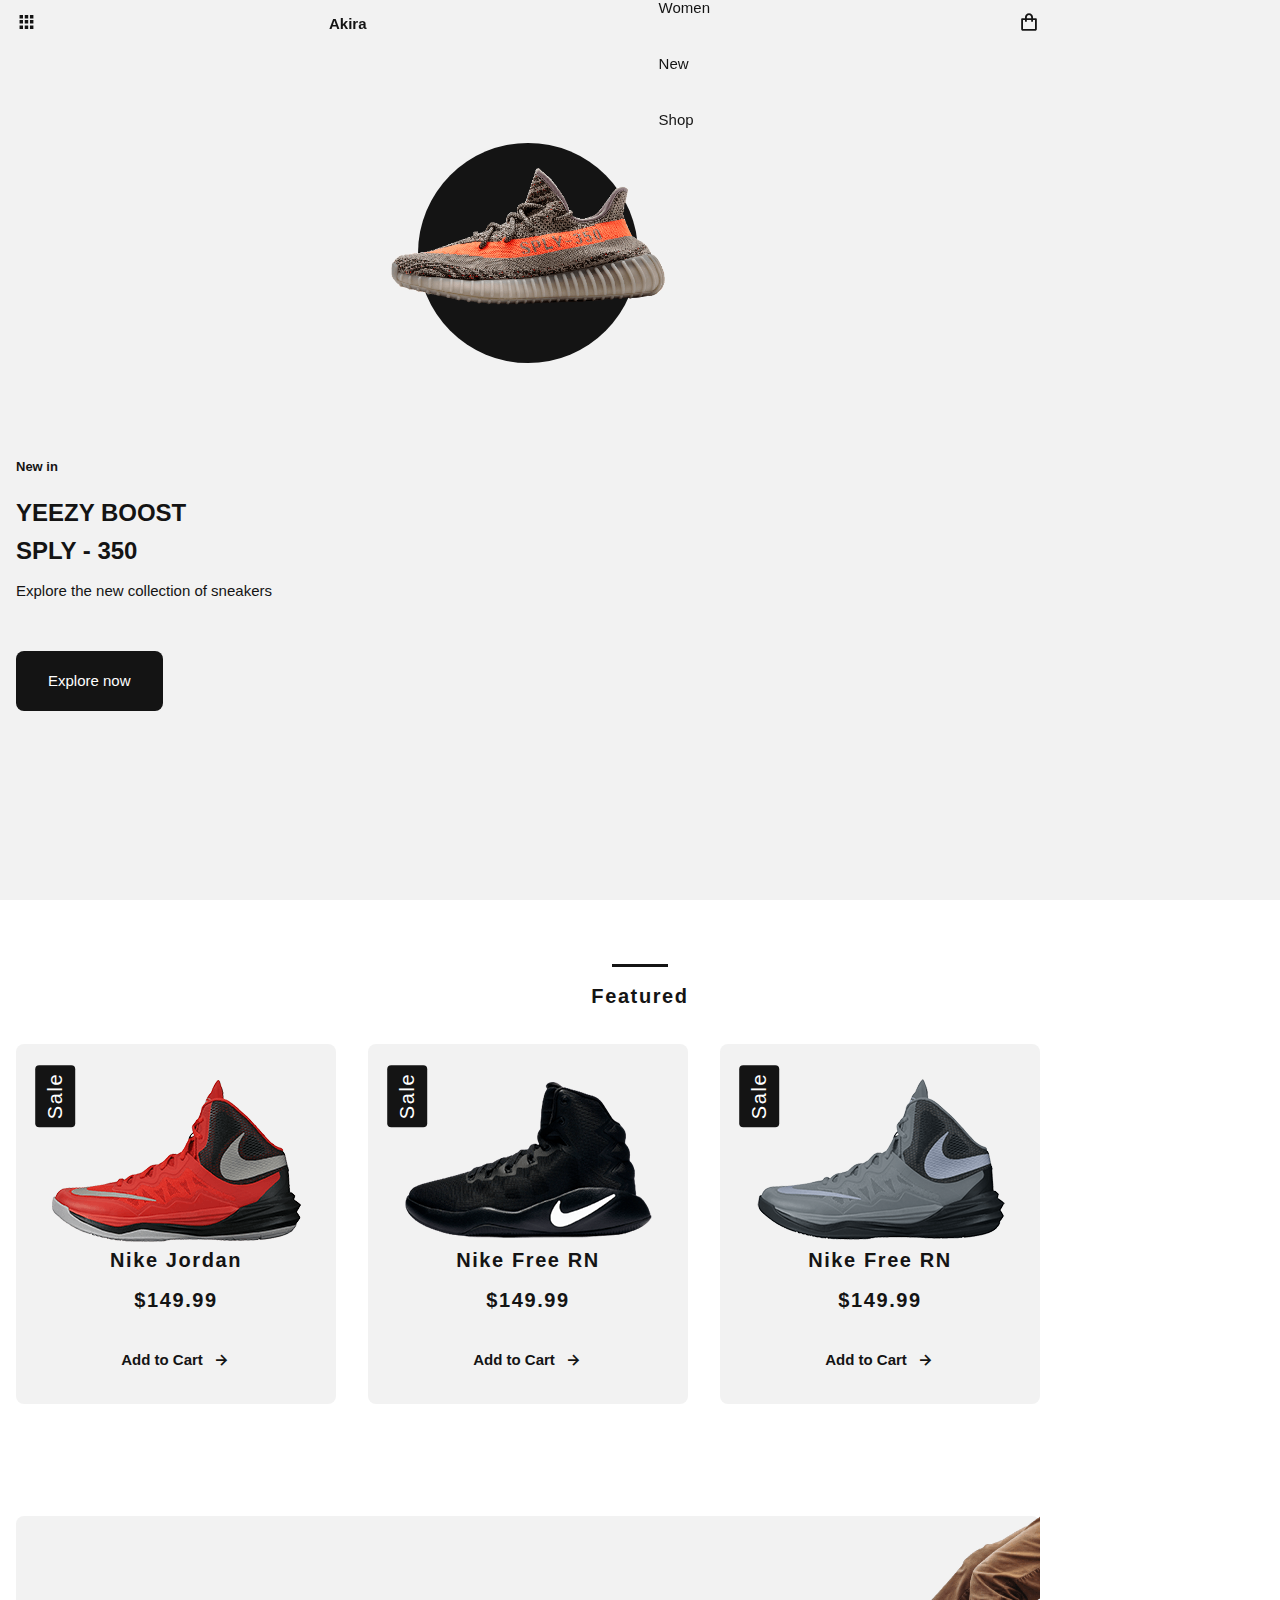
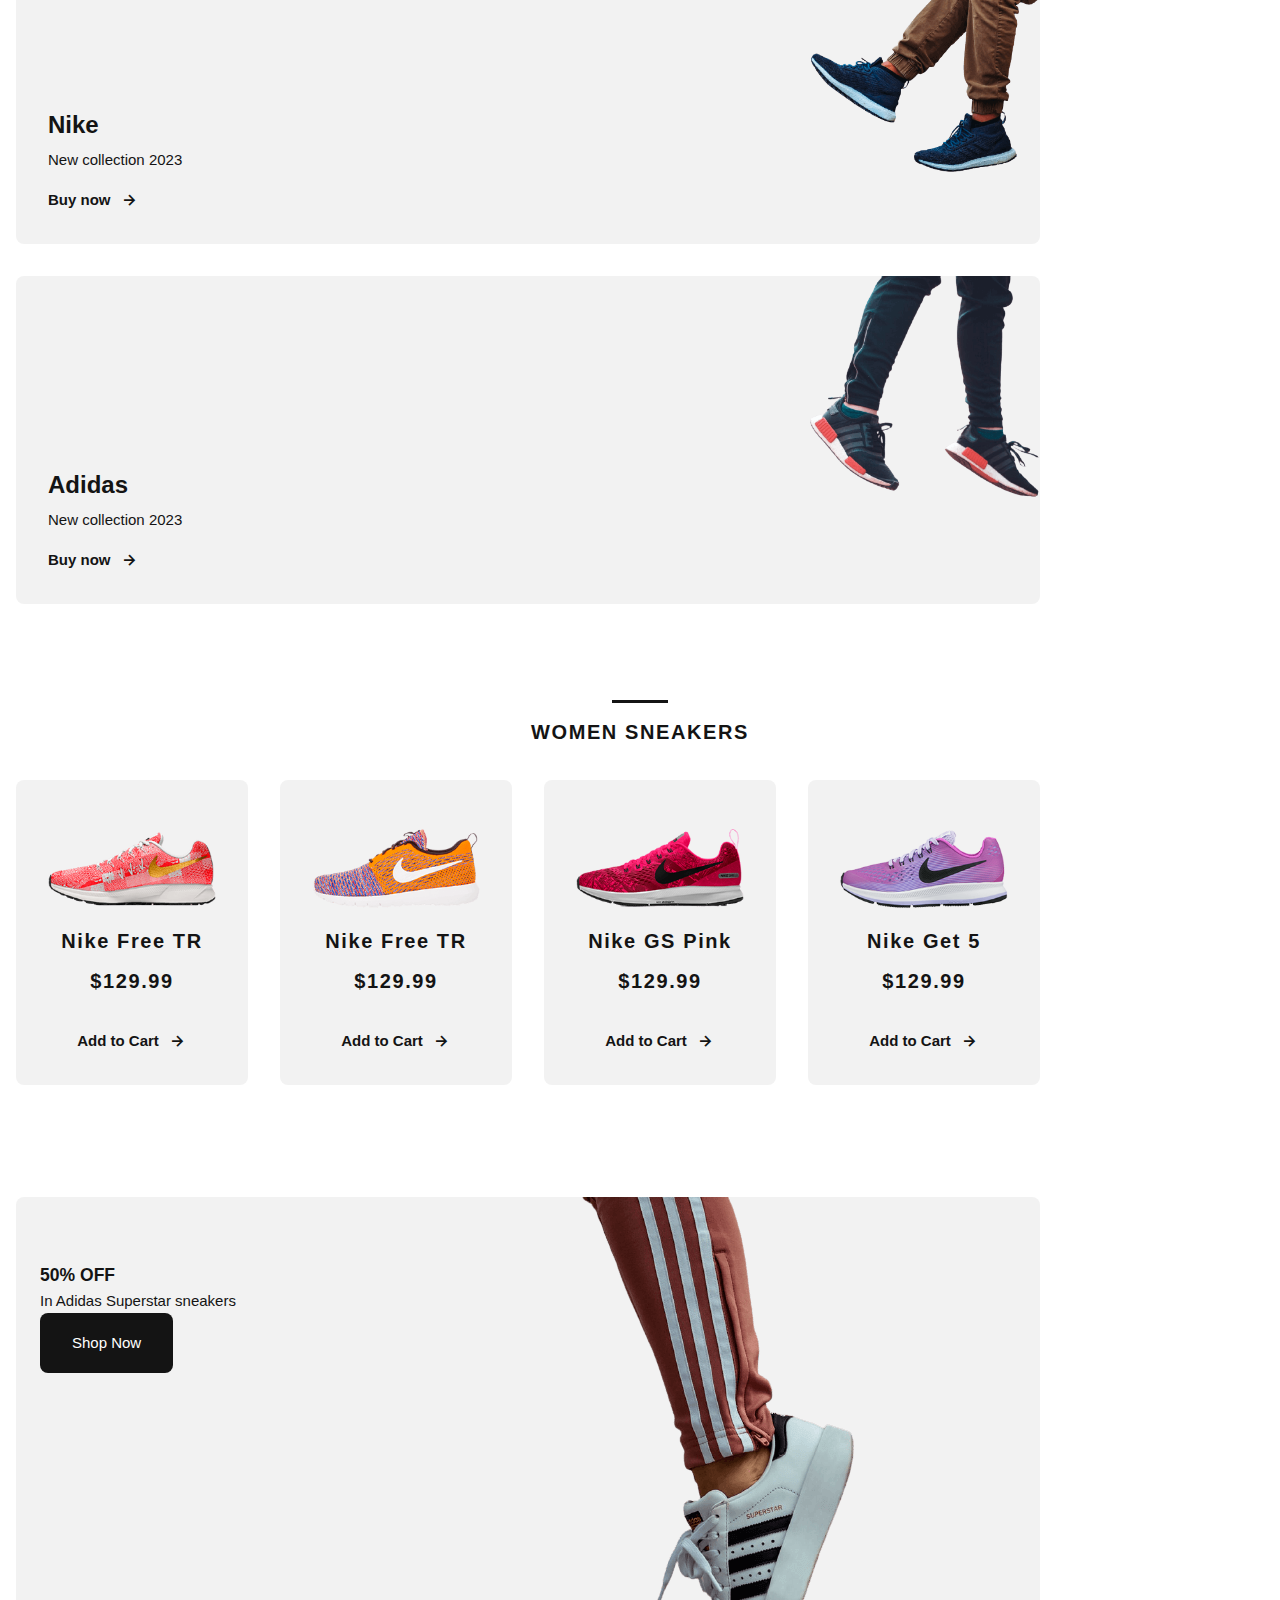
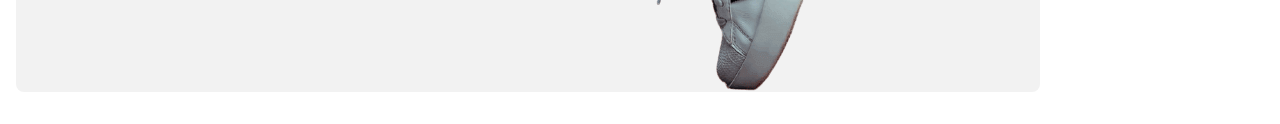
==== index.html @ 3d235d92 ":sparkles: Add: Add layout of home, featured, collection, women sneakers and offer section" ====
<!DOCTYPE html>
<html lang="en">
    <head>
        <meta charset="UTF-8">
        <meta name="viewport" content="width=device-width, initial-scale=1.0">
        <link rel="stylesheet" href="./assets/css/mediaqueries.css">
        <link rel="stylesheet" href="./assets/css/style.css">
        <link href='https://unpkg.com/boxicons@2.1.4/css/boxicons.min.css' rel='stylesheet'>
        <title>Akira</title>
    </head>
    <body>

        <header class="l-header" id="header">
            <nav class="nav bd-grid">
                <div class="nav__toggle" id="nav-toggle">
                    <i class='bx bxs-grid'></i>
                </div>

                <a href="#" class="nav__logo">Akira</a>

                <div class="nav__menu" id="nav-menu">
                    <ul class="nav__list">
                        <li class="nav__item">
                            <a href="#home" class="nav__link active">Home</a>
                        </li>
                        <li class="nav__item">
                            <a href="#feautured" class="nav__link">Feautured</a>
                        </li>
                        <li class="nav__item">
                            <a href="#women" class="nav__link">Women</a>
                        </li>
                        <li class="nav__item">
                            <a href="#new" class="nav__link">New</a>
                        </li>
                        <li class="nav__item">
                            <a href="#" class="nav__link">Shop</a>
                        </li>
                    </ul>
                </div>

                <div class="nav__shop">
                    <i class='bx bx-shopping-bag'></i>
                </div>

            </nav>
        </header>
        

        <main class="l-main">
            <!--===== HOME =====-->
            <section class="home" id="home">
                <div class="home__container bd-grid">
                    <div class="home__sneaker">
                        <div class="home__shape"></div>
                        <img src="./assets/img/imghome.png" alt="" class="home__img">
                    </div>

                    <div class="home__data">
                        <span class="home__new">New in</span>
                        <h2 class="home__title">YEEZY BOOST <br> SPLY - 350</h2>
                        <p class="home__description">Explore the new collection of sneakers</p>
                        <a href="" class="button">Explore now</a>
                    </div>
                </div>
            </section>

            <!--===== FEATURED =====-->
            <section class="featured section" id="featured">
                <h2 class="section-title">Featured</h2>

                <div class="featured__container bd-grid">
                    <article class="sneaker">
                        <div class="sneaker__sale">Sale</div>
                        <img src="./assets/img/featured1.png" alt="" class="sneake__img">
                        <span class="sneaker__name">Nike Jordan</span>
                        <span class="sneaker__price">$149.99</span>
                        <a href="" class="button-light">Add to Cart <i class='bx bx-right-arrow-alt button-icon'></i></a>
                    </article>

                    <article class="sneaker">
                        <div class="sneaker__sale">Sale</div>
                        <img src="./assets/img/featured2.png" alt="" class="sneake__img">
                        <span class="sneaker__name">Nike Free RN</span>
                        <span class="sneaker__price">$149.99</span>
                        <a href="" class="button-light">Add to Cart <i class='bx bx-right-arrow-alt button-icon'></i></a>
                    </article>

                    <article class="sneaker">
                        <div class="sneaker__sale">Sale</div>
                        <img src="./assets/img/featured3.png" alt="" class="sneake__img">
                        <span class="sneaker__name">Nike Free RN</span>
                        <span class="sneaker__price">$149.99</span>
                        <a href="" class="button-light">Add to Cart <i class='bx bx-right-arrow-alt button-icon'></i></a>
                    </article>
                </div>
            </section>

            <!--===== COLLECTION =====-->
            <section class="collection section">
                <div class="collection__container bd-grid">
                    <div class="collection__card">
                        <div class="collection__data">
                            <h3 class="collection__name">Nike</h3>
                            <p class="collection__description">New collection 2023</p>
                            <a href="#" class="button-light">Buy now <i class='bx bx-right-arrow-alt button-icon'></i></a>
                        </div>

                        <img src="./assets/img/collection1.png" alt="" class="collection__img">
                    </div>

                    <div class="collection__card">
                        <div class="collection__data">
                            <h3 class="collection__name">Adidas</h3>
                            <p class="collection__description">New collection 2023</p>
                            <a href="#" class="button-light">Buy now <i class='bx bx-right-arrow-alt button-icon'></i></a>
                        </div>

                        <img src="./assets/img/collection2.png" alt="" class="collection__img">
                    </div>
                </div>
            </section>

            <!--===== WOMEN SNEAKERS =====-->
            <section class="women section" id="women">
                <h2 class="section-title">WOMEN SNEAKERS</h2>

                <div class="women__container bd-grid">
                    <article class="sneaker">
                        <img src="./assets/img/women1.png" alt="" class="sneake__img">
                        <span class="sneaker__name">Nike Free TR</span>
                        <span class="sneaker__price">$129.99</span>
                        <a href="" class="button-light">Add to Cart <i class='bx bx-right-arrow-alt button-icon'></i></a>
                    </article>

                    <article class="sneaker">
                        <img src="./assets/img/women2.png" alt="" class="sneake__img">
                        <span class="sneaker__name">Nike Free TR</span>
                        <span class="sneaker__price">$129.99</span>
                        <a href="" class="button-light">Add to Cart <i class='bx bx-right-arrow-alt button-icon'></i></a>
                    </article>

                    <article class="sneaker">
                        <img src="./assets/img/women3.png" alt="" class="sneake__img">
                        <span class="sneaker__name">Nike GS Pink</span>
                        <span class="sneaker__price">$129.99</span>
                        <a href="" class="button-light">Add to Cart <i class='bx bx-right-arrow-alt button-icon'></i></a>
                    </article>

                    <article class="sneaker">
                        <img src="./assets/img/women4.png" alt="" class="sneake__img">
                        <span class="sneaker__name">Nike Get 5</span>
                        <span class="sneaker__price">$129.99</span>
                        <a href="" class="button-light">Add to Cart <i class='bx bx-right-arrow-alt button-icon'></i></a>
                    </article>
                </div>
            </section>

            <!--===== OFFER =====-->
            <section class="offer section">
                <div class="offer__container bd-grid">
                    <div class="offer__data">
                        <h3 class="offer__title">50% OFF</h3>
                        <p class="offer__description">In Adidas Superstar sneakers</p>
                        <a href="#" class="button">Shop Now</a>
                    </div>

                    <img src="./assets/img/offert.png" alt="" class="offer__img">
                </div>
            </section>

            <!--===== NEW COLLECTION =====-->
            

            <!--===== NEWSLETTER =====-->
            
        </main>

        <footer>

        </footer>
        

        <script src="./js/main.js"></script>
        
    </body>
</html>
---- assets/css/mediaqueries.css ----
@media screen and (min-width: 768px) {
    :root{
        --header-height: 3rem;

        /*===== Colors =====*/
        --dark-color: #141414;
        --dark-color-light: #8a8a8a;
        --dark-color-lighten: #f2f2f2;
        --white-color: #fff;

        /*===== Font and typography =====*/
        --big-font-size: 1.5rem;
        --bigger-font-size: 2rem;
        --biggest-font-size: 3rem;
        --normal-font-size: 1rem;
        --smaller-font-size: .875rem;
    }

    
}

@media screen and (max-width: 768px) {
    .nav__menu{
        position: fixed;
        top: var(--header-height);
        left: -100%;
        width: 70%;
        height: 100vh;
        padding: 2rem;
        background-color: var(--white-color);
        transition: .5s;
    }
}
---- assets/css/style.css ----
@import url("https://fonts.googleapis.com/css2?family=Poppins:wght@400;500;600;700&display=swap");

/*===== VARIABLES CSS =====*/
:root{
  --header-height: 3rem;

  /*===== Font weight =====*/
  --font-medium: 500;
  --font-semi-bold: 600;
  --font-bold: 700;
  
  /*===== Colors =====*/
  --dark-color: #141414;
  --dark-color-light: #8a8a8a;
  --dark-color-lighten: #f2f2f2;
  --white-color: #fff;
  
  /*===== Font and typography =====*/
  --body-font: 'Popins', sans-serif;
  --big-font-size: 1.25rem;
  --bigger-font-size: 1.5rem;
  --biggest-font-size: 2rem;
  --h2-font-size: 1.25rem;
  --normal-font-size: .938rem;
  --smaller-font-size: .813rem;


  /*===== Margins =====*/
  --mb-1: .5rem;
  --mb-2: 1rem;
  --mb-3: 1.5rem;
  --mb-4: 2rem;
  --mb-5: 2.5rem;
  --mb-6: 3rem;
  
  /*===== z index =====*/
  --z-fixed: 100;
  
  /*===== Rotate img =====*/
  --rotate-img: rotate(-30deg);
}

/*===== BASE =====*/
*, ::before, ::after{
  box-sizing: border-box;
}

html{
  scroll-behavior: smooth;
}

body{
  margin: var(--header-height) 0 0 0;
  font-family: var(--body-font);
  font-size: var(--normal-font-size);
  font-weight: var(--font-medium);
  color: var(--dark-color);
  line-height: 1.6;
}

h1, h2, h3, p, ul{
  margin: 0;
}

ul{
  padding: 0;
  list-style: none;
}

a{
  text-decoration: none;
  color: var(--dark-color);
}

img{
  max-width: 100%;
  height: auto;
  display: block;
}

/*===== CLASS CSS ===== */
.section{
  padding: 5rem 0 2rem;
}

.section-title{
  position: relative;
  font-size: var(--big-font-size);
  margin-bottom: var(--mb-4);
  text-align: center;
  letter-spacing: .1rem;
}

.section-title::after{
  content: "";
  position: absolute;
  width: 56px;
  height: .18rem;
  top: -1rem;
  left: 0;
  right: 0;
  margin: auto;
  background-color: var(--dark-color);
}

/*===== LAYOUT =====*/
.bd-grid{
  max-width: 1024px;
  display: grid;
  grid-template-columns: 100%;
  column-gap: 2rem;
  width: calc(100% - 2rem);
  margin-left: var(--mb-2);
  margin-right: var(--mb-2);
}

.l-header{
  width: 100%;
  position: fixed;
  top: 0;
  left: 0;
  z-index: var(--z-fixed);
  background-color: var(--dark-color-lighten);
}

/*===== NAV =====*/
.nav{
  height: var(--header-height);
  display: flex;
  justify-content: space-between;
  align-items: center;
}

.nav__item{
  margin-bottom: var(--mb-4);
}

.nav__logo{
  font-weight: var(--font-semi-bold);
}

.nav__toggle, .nav__shop{
  font-size: 1.3rem;
  cursor: pointer;
}

/*===== Show menu =====*/
.show{
  left: 0;
}

.sh{
  background-color: red;
}
/*===== Active link =====*/
.active{
  position: relative;
}

.active::before{
  content: "";
  position: absolute;
  bottom: -.5rem;
  left: 45%;
  width: 4px;
  height: 4px;
  background-color: var(--dark-color);
  border-radius: 50%;
}


/*===== Change color header =====*/
.scroll-header{
  background-color: var(--white-color);
  box-shadow: 0 2px 4px rgba(0, 0, 0, .1);
}


/*===== HOME =====*/
.home{
  background-color: var(--dark-color-lighten);
  overflow: hidden;
}

.home__container{
  height: calc(100vh - var(--header-height));
}

.home__sneaker{
  position: relative;
  display: flex;
  justify-content: center;
  align-self: center;
}

.home__shape{
  width: 220px;
  height: 220px;
  background-color: var(--dark-color);
  border-radius: 50%;
}

.home__img{
  position: absolute;
  top: 1.5rem;
  max-width: initial;
  width: 275px;
  transform: rotate(var(--rotate-img));
}

.home__new{
  display: block;
  font-size: var(--smaller-font-size);
  font-weight: var(--font-semi-bold);
  margin-bottom: var(--mb-2);
}

.home__title{
  font-size: var(--bigger-font-size);
  margin-bottom: var(--mb-1);
}

.home__description{
  margin-bottom: var(--mb-6);
}

/*===== buttons =====*/
.button{
  display: inline-block;
  background-color: var(--dark-color);
  color: var(--white-color);
  padding: 1.125rem 2rem;
  font-weight: var(--font-medium);
  border-radius: .5rem;
  transition: .3s;
}

.button:hover{
  transform: translateY(-.25rem);
}

.button-light{
  display: inline-flex;
  color: var(--dark-color);
  font-weight: var(--font-bold);
  align-items: center;
}

.button-icon{
  font-size: 1.25rem;
  margin-left: var(--mb-1);
  transition: .3s;
}

.button-light:hover .button-icon{
  transform: translateX(-.25rem);
}

/*===== FEATURED =====*/
.featured__container{
  row-gap: 2rem;
  grid-template-columns: repeat(auto-fit, minmax(220px, 1fr));
}

.sneaker{
  position: relative;
  display: flex;
  flex-direction: column;
  align-items: center;
  padding: 2rem;
  background-color: var(--dark-color-lighten);
  border-radius: .5rem;
  transition: .3s;
}

.sneaker__sale{
  position: absolute;
  left: .5rem;
  background-color: var(--dark-color);
  color: var(--white-color);
  padding: .25rem .5rem;
  border-radius: .25rem;
  font-size: var(--h2-font-size);
  transform: rotate(-90deg);
  letter-spacing: .1rem;
}

.sneaker__img{
  width: 220px;
  margin-top: var(--mb-3);
  margin-bottom: var(--mb-6);
  transform: var(--rotate-img);
  filter: drop-shadow(0 12px 8px rgba(0, 0, 0, 0.2));
}

.sneaker__name, .sneaker__price{
  font-size: var(--h2-font-size);
  letter-spacing: .1rem;
  font-weight: var(--font-bold);
}

.sneaker__name{
  margin-bottom: var(--mb-1);
}

.sneaker__price{
  margin-bottom: var(--mb-4);
}

.sneaker:hover{
  transform: translateY(-.5rem);
}

/*===== COLLECTION =====*/
.collection__container{
  row-gap: 2rem;
  justify-content: center;
}

.collection__card{
  position: relative;
  display: flex;
  height: 328px;
  background-color: var(--dark-color-lighten);
  padding: 2rem;
  border-radius: .5rem;
  transition: .3s;
}

.collection__data{
  align-self: flex-end;
}

.collection__img{
  position: absolute;
  top: 0;
  right: 0;
  width: 230px;
}

.collection__name{
  font-size: var(--bigger-font-size);
  margin-bottom: .25rem;
}

.collection__description{
  margin-bottom: var(--mb-2);
}

.collection__card:hover{
  transform: translateY(-.5rem);
}

/*===== WOMEN SNEAKERS =====*/
.women__container{
  row-gap: 2rem;
  grid-template-columns: repeat(auto-fit, minmax(220px, 1fr));
}

/*===== OFFER =====*/
.offer__container{
  grid-template-columns: 55% 45%;
  column-gap: 0;
  background-color: var(--dark-color-lighten);
  border-radius: .5rem;
  justify-content: center;
}

.offer__data{
  padding: 4rem 0 4rem 1.5rem;
}

/*===== NEW COLLECTION  =====*/


/*===== NEWSLETTER =====*/


/*===== FOOTER =====*/
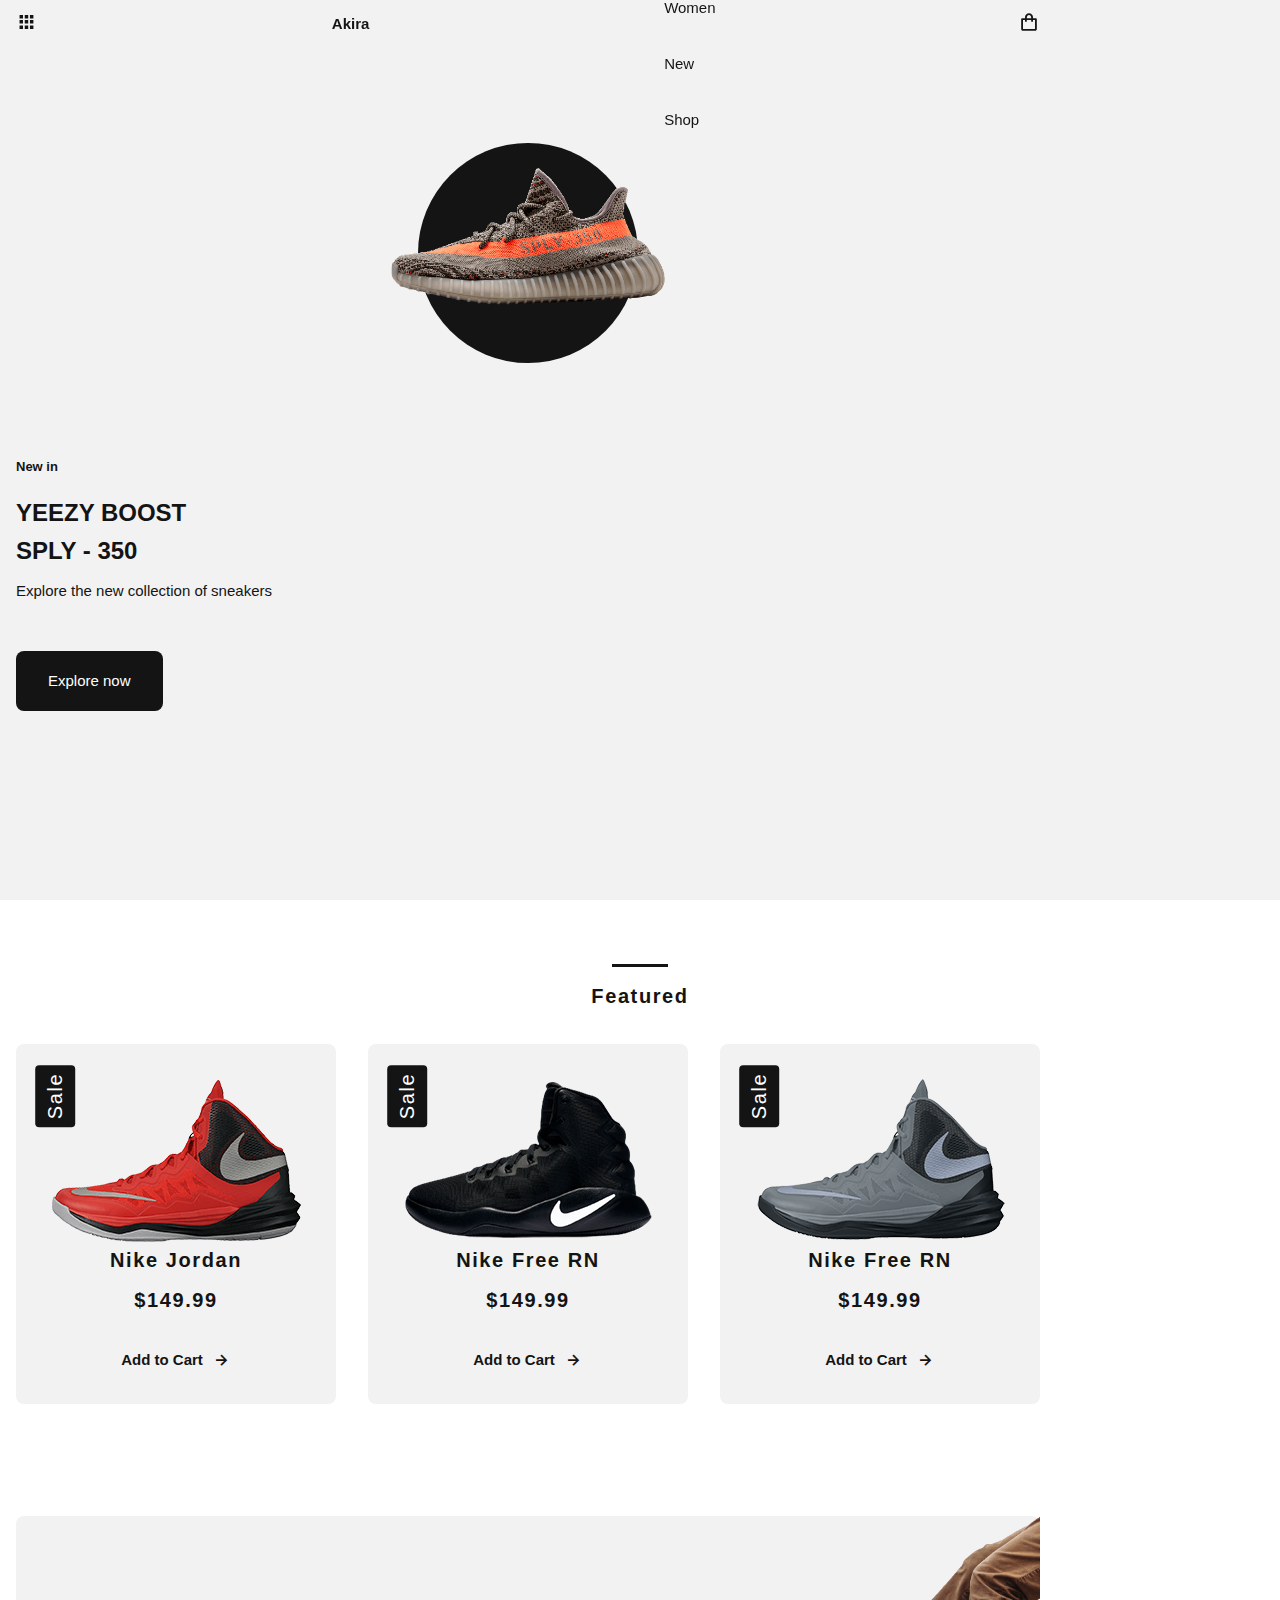
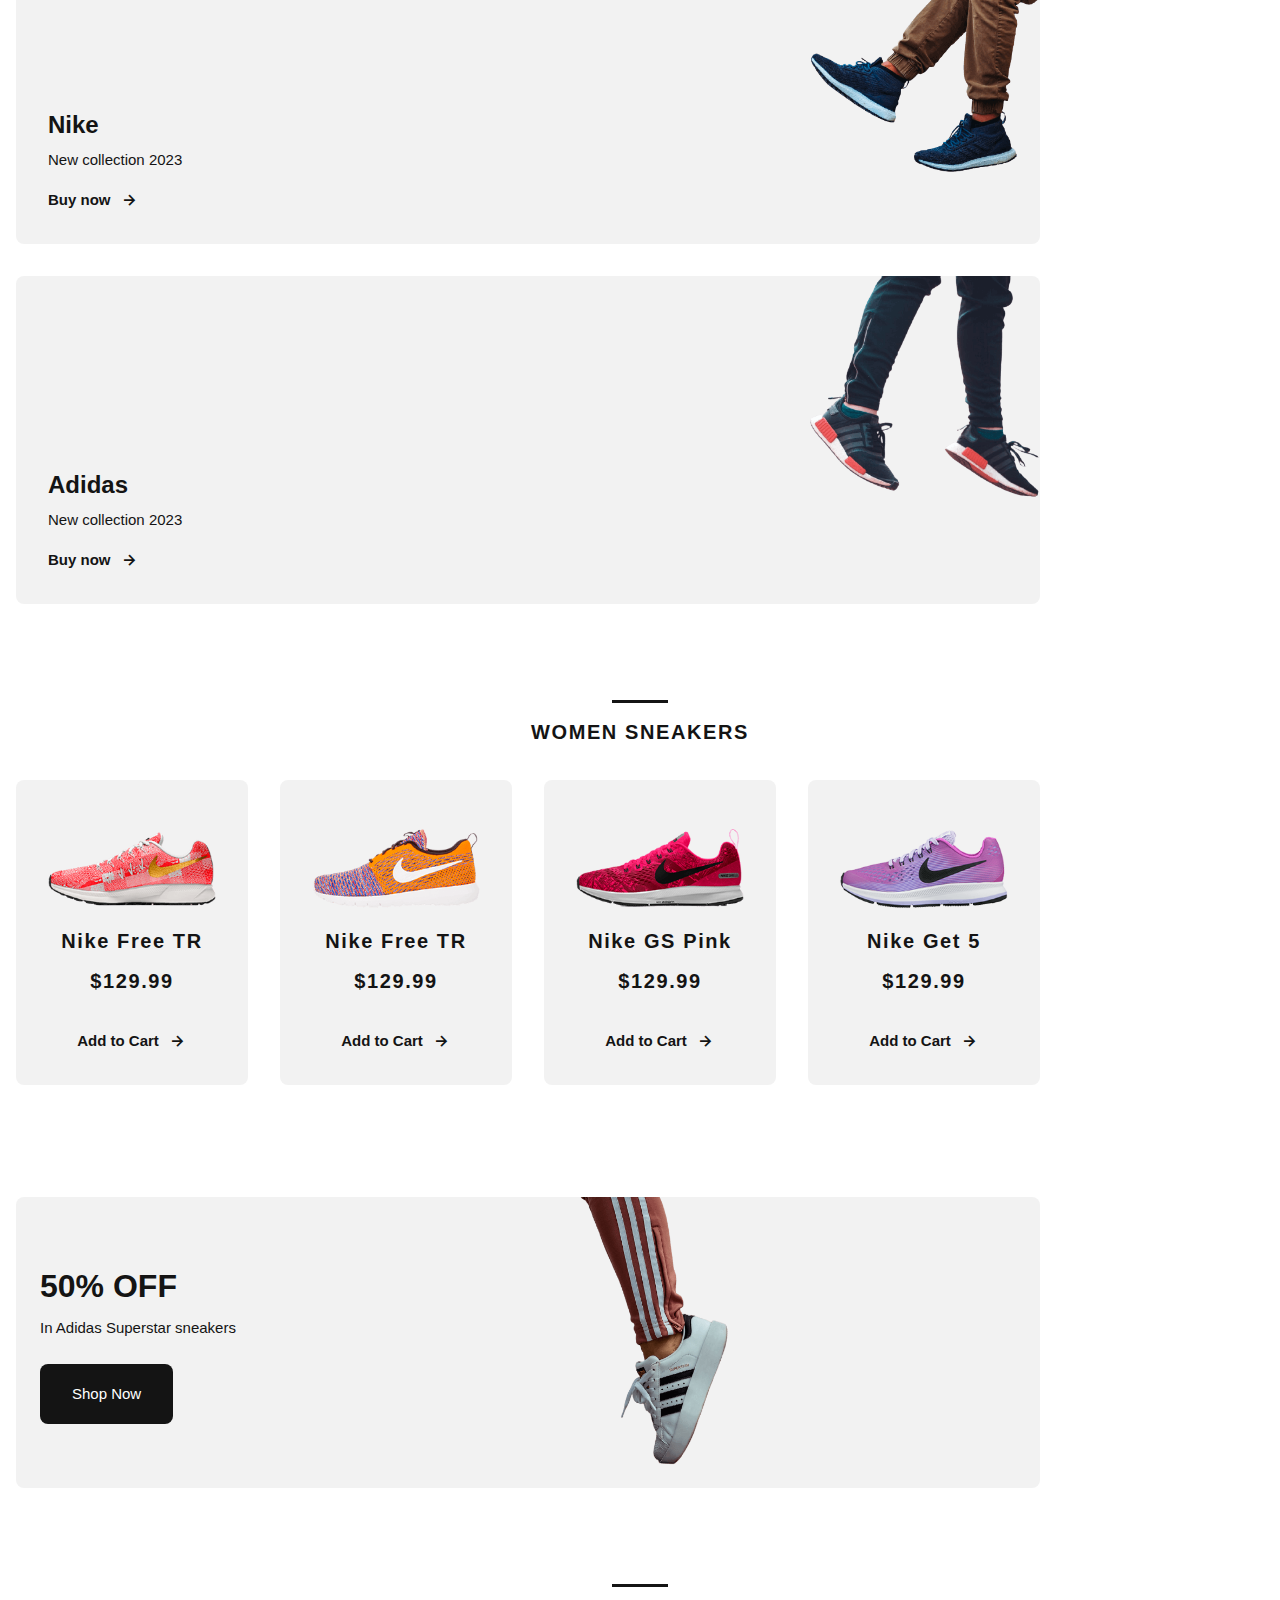
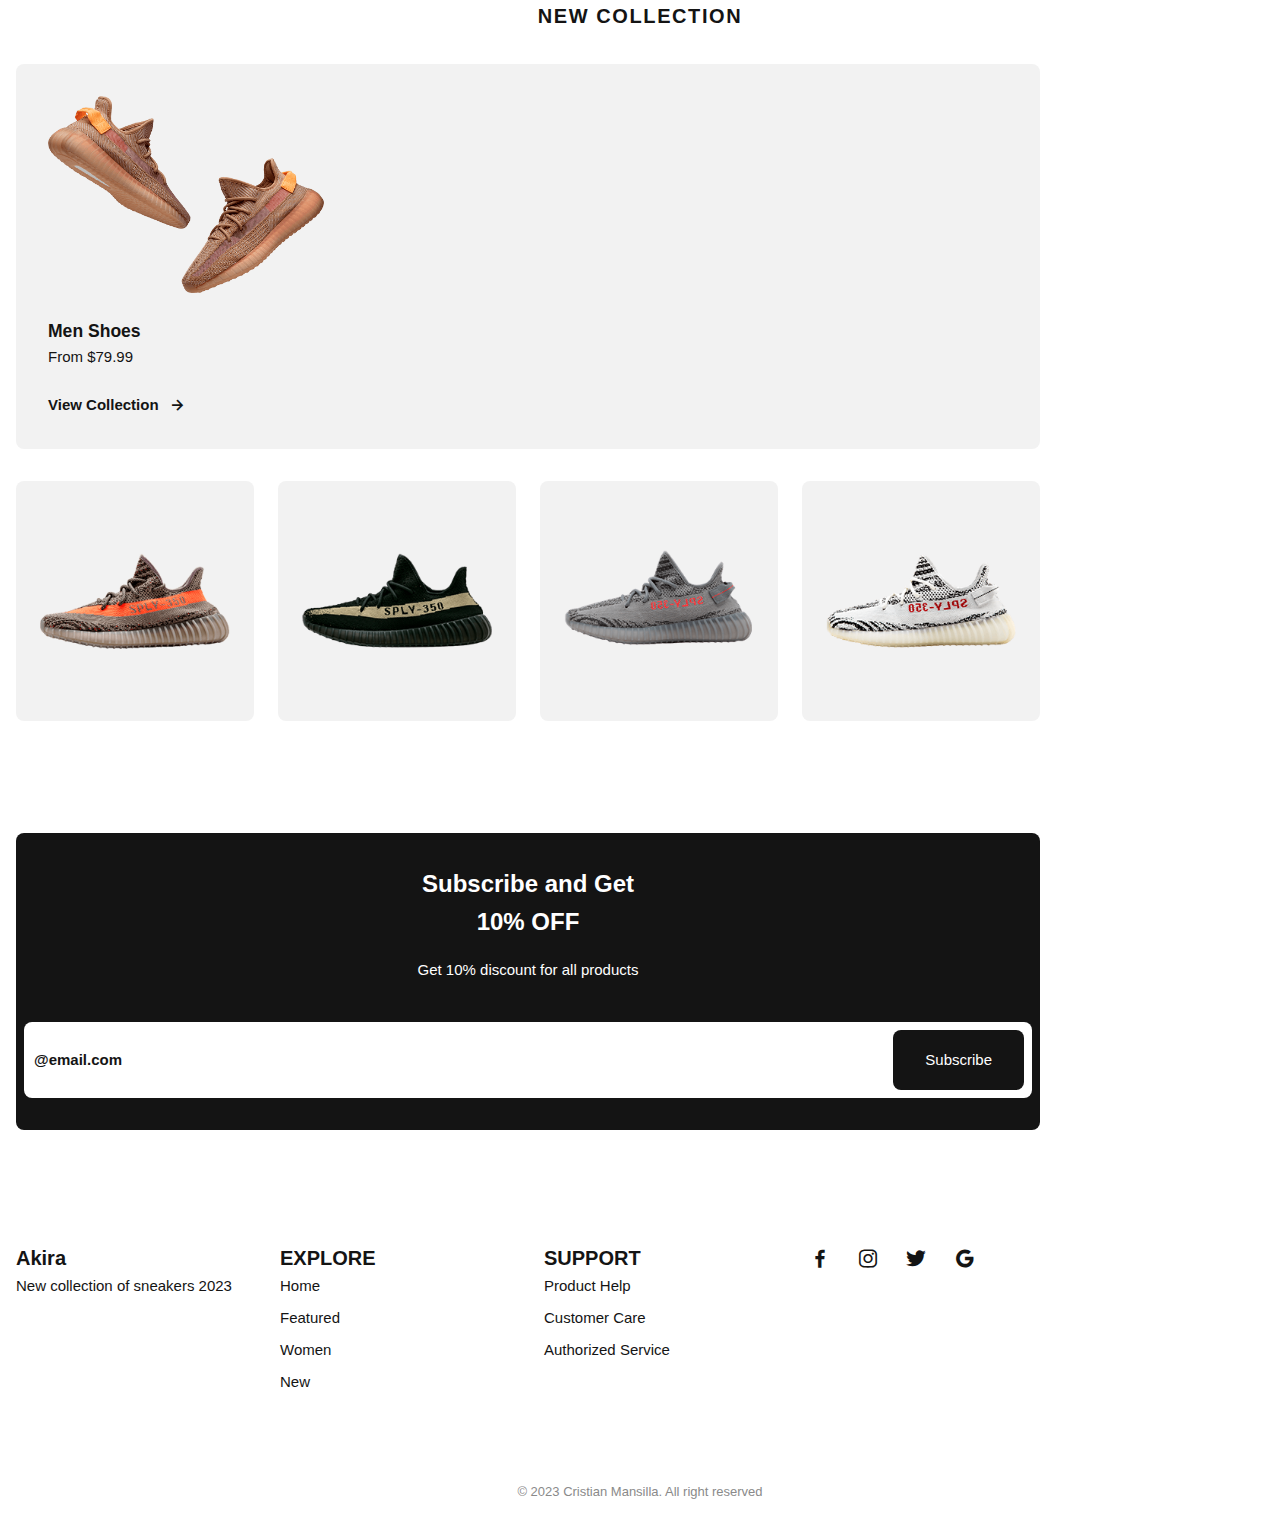
==== commit 12770691: ":sparkles: Add: Add layout of new collection, newsletter and footer section" ====
--- a/index.html
+++ b/index.html
@@ -24,7 +24,7 @@
                             <a href="#home" class="nav__link active">Home</a>
                         </li>
                         <li class="nav__item">
-                            <a href="#feautured" class="nav__link">Feautured</a>
+                            <a href="#featured" class="nav__link">Featured</a>
                         </li>
                         <li class="nav__item">
                             <a href="#women" class="nav__link">Women</a>
@@ -169,14 +169,100 @@
             </section>
 
             <!--===== NEW COLLECTION =====-->
-            
+            <section class="new section" id="new">
+                <h2 class="section-title">NEW COLLECTION</h2>
+
+                <div class="new__container bd-grid">
+                    <div class="new__men">
+                        <img src="./assets/img/new1.png" alt="" class="new__men-img">
+                        <h3 class="new__title">Men Shoes</h3>
+                        <span class="new__price">From $79.99</span>
+                        <a href="#" class="button-light">View Collection <i class='bx bx-right-arrow-alt button-icon'></i></a>
+                    </div>
+
+                    <div class="new__sneaker">
+                        <div class="new__sneaker-card">
+                            <img src="./assets/img/new2.png" alt="" class="new__sneaker-img">
+                            <div class="new__sneaker-overlay">
+                                <a href="#" class="button">Add to Cart</a>
+                            </div>
+                        </div>
+
+                        <div class="new__sneaker-card">
+                            <img src="./assets/img/new3.png" alt="" class="new__sneaker-img">
+                            <div class="new__sneaker-overlay">
+                                <a href="#" class="button">Add to Cart</a>
+                            </div>
+                        </div>
+
+                        <div class="new__sneaker-card">
+                            <img src="./assets/img/new4.png" alt="" class="new__sneaker-img">
+                            <div class="new__sneaker-overlay">
+                                <a href="#" class="button">Add to Cart</a>
+                            </div>
+                        </div>
+
+                        <div class="new__sneaker-card">
+                            <img src="./assets/img/new5.png" alt="" class="new__sneaker-img">
+                            <div class="new__sneaker-overlay">
+                                <a href="#" class="button">Add to Cart</a>
+                            </div>
+                        </div>
+                    </div>
+                </div>
+            </section>
 
             <!--===== NEWSLETTER =====-->
-            
+            <section class="newsletter section">
+                <div class="newsletter__container bd-grid">
+                    <div>
+                        <h3 class="newsletter__title">Subscribe and Get <br> 10% OFF</h3>
+                        <p class="newsletter__description">Get 10% discount for all products</p>
+                    </div>
+
+                    <form action="" class="newsletter__subscribe">
+                        <input type="text" placeholder="@email.com" class="newsletter__input">
+                        <a href="#" class="button">Subscribe</a>
+                    </form>
+                </div>
+            </section>
         </main>
 
-        <footer>
-
+        <footer class="footer section">
+            <div class="footer__container bd-grid">
+                <div class="footer__box">
+                    <h3 class="footer__title">Akira</h3>
+                    <p class="footer__description">New collection of sneakers 2023</p>
+                </div>
+
+                <div class="footer__box">
+                    <h3 class="footer__title">EXPLORE</h3>
+                    <ul>
+                        <li><a href="#home" class="footer__link">Home</a></li>
+                        <li><a href="#featured" class="footer__link">Featured</a></li>
+                        <li><a href="#women" class="footer__link">Women</a></li>
+                        <li><a href="#new" class="footer__link">New</a></li>
+                    </ul>
+                </div>
+
+                <div class="footer__box">
+                    <h3 class="footer__title">SUPPORT</h3>
+                    <ul>
+                        <li><a href="#" class="footer__link">Product Help</a></li>
+                        <li><a href="#" class="footer__link">Customer Care</a></li>
+                        <li><a href="#" class="footer__link">Authorized Service</a></li>
+                    </ul>
+                </div>
+
+                <div class="footer__box">
+                    <a href="#" class="footer__social"><i class='bx bxl-facebook'></i></a>
+                    <a href="#" class="footer__social"><i class='bx bxl-instagram'></i></a>
+                    <a href="#" class="footer__social"><i class='bx bxl-twitter'></i></a>
+                    <a href="#" class="footer__social"><i class='bx bxl-google'></i></a>
+                </div>
+            </div>
+
+            <p class="footer__copy">&#169; 2023 Cristian Mansilla. All right reserved</p>
         </footer>
         
 
--- a/assets/css/style.css
+++ b/assets/css/style.css
@@ -370,12 +370,151 @@
   padding: 4rem 0 4rem 1.5rem;
 }
 
+.offer__title{
+  font-size: var(--biggest-font-size);
+  margin-bottom: .25rem;
+}
+
+.offer__description{
+  margin-bottom: var(--mb-3);
+}
+
+.offer__img{
+  width: 153px;
+}
+
 /*===== NEW COLLECTION  =====*/
-
-
+.new__container{
+  row-gap: 2rem;
+}
+
+.new__men{
+  display: flex;
+  flex-direction: column;
+  justify-content: center;
+  background-color: var(--dark-color-lighten);
+  border-radius: .5rem;
+  padding: 2rem;
+}
+
+.new__men-img{
+  width: 276px;
+  margin-bottom: var(--mb-3);
+}
+
+.new-title{
+  font-size: var(--bigger-font-size);
+  margin-bottom: .25rem;
+}
+
+.new__price{
+  display: block;
+  margin-bottom: var(--mb-3);
+}
+
+.new__sneaker{
+  display: grid;
+  gap: 1.5rem;
+  grid-template-columns: repeat(auto-fit, minmax(220px, 1fr));
+}
+
+.new__sneaker-card{
+  position: relative;
+  padding: 3.5rem 1.5rem;
+  background-color: var(--dark-color-lighten);
+  border-radius: .5rem;
+  overflow: hidden;
+  display: flex;
+  justify-content: center;
+}
+
+.new__sneaker-img{
+  width: 220px;
+}
+
+.new__sneaker-overlay{
+  position: absolute;
+  left: 0;
+  bottom: -100%;
+  width: 100%;
+  height: 100%;
+  display: flex;
+  justify-content: center;
+  align-items: center;
+  background-color: rgba(138, 138, 138, .3);
+  transition: .3s;
+}
+
+.new__sneaker-card:hover .new__sneaker-overlay{
+  bottom: 0;
+}
 /*===== NEWSLETTER =====*/
-
+.newsletter__container{
+  background-color: var(--dark-color);
+  color: var(--white-color);
+  padding: 2rem .5rem;
+  border-radius: .5rem;
+  text-align: center;
+}
+
+.newsletter__title{
+  font-size: var(--bigger-font-size);
+  margin-bottom: var(--mb-2);
+}
+
+.newsletter__description{
+  margin-bottom: var(--mb-5);
+}
+
+.newsletter__subscribe{
+  display: flex;
+  column-gap: .5rem;
+  background-color: var(--white-color);
+  padding: .5rem;
+  border-radius: .5rem;
+}
+
+.newsletter__input{
+  outline: none;
+  border: none;
+  width: 90%;
+  font-size: var(--normal-font-size);
+}
+
+.newsletter__input::placeholder{
+  color: var(--dark-color);
+  font-family: var(--body-font);
+  font-size: var(--normal-font-size);
+  font-weight: var(--font-semi-bold);
+}
 
 /*===== FOOTER =====*/
-
-
+.footer__container{
+  grid-template-columns: repeat(auto-fit, minmax(220px, 1fr));
+}
+
+.footer__box{
+  margin-bottom: var(--mb-4);
+}
+
+.footer__title{
+  font-size: var(--big-font-size);
+}
+
+.footer__link{
+  display: block;
+  width: max-content;
+  margin-bottom: var(--mb-1);
+}
+
+.footer__social{
+  font-size: 1.5rem;
+  margin-right: 1.25rem;
+}
+
+.footer__copy{
+  padding-top: 3rem;
+  font-size: var(--smaller-font-size);
+  color: var(--dark-color-light);
+  text-align: center;
+}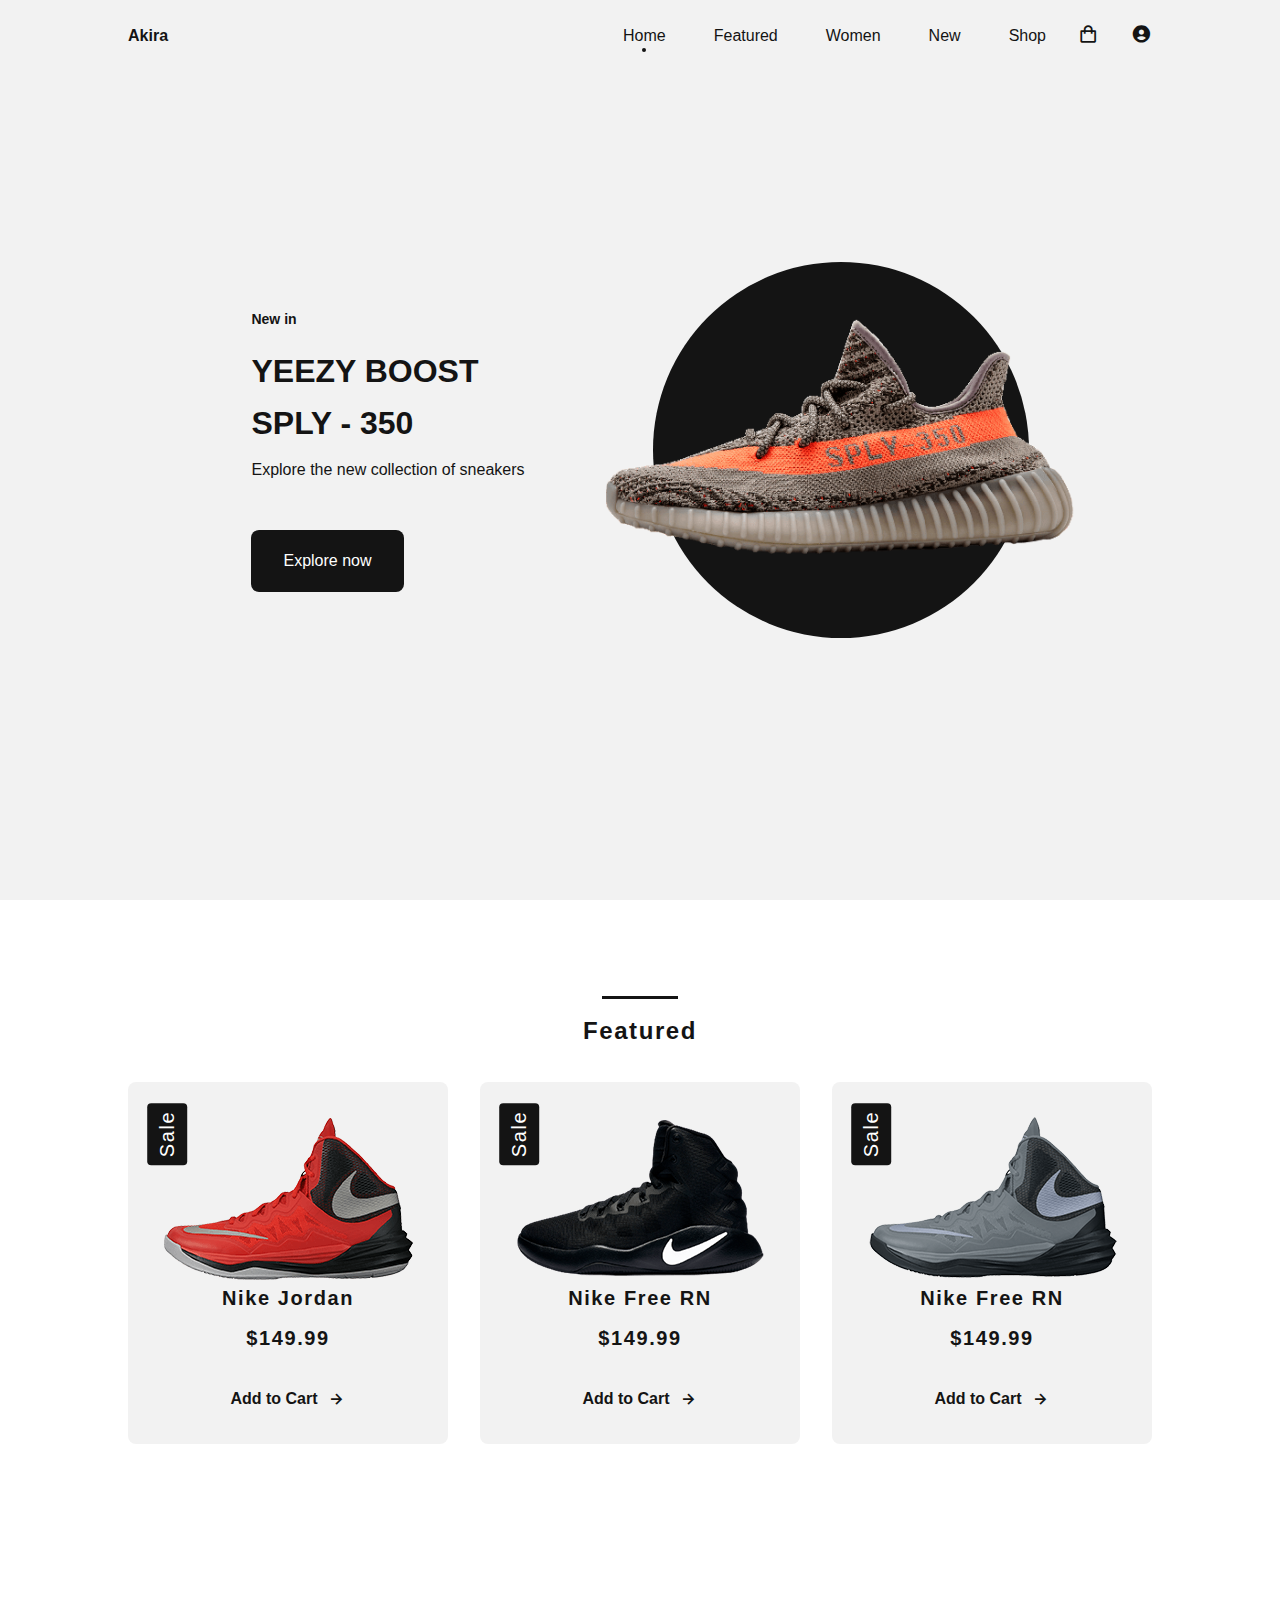
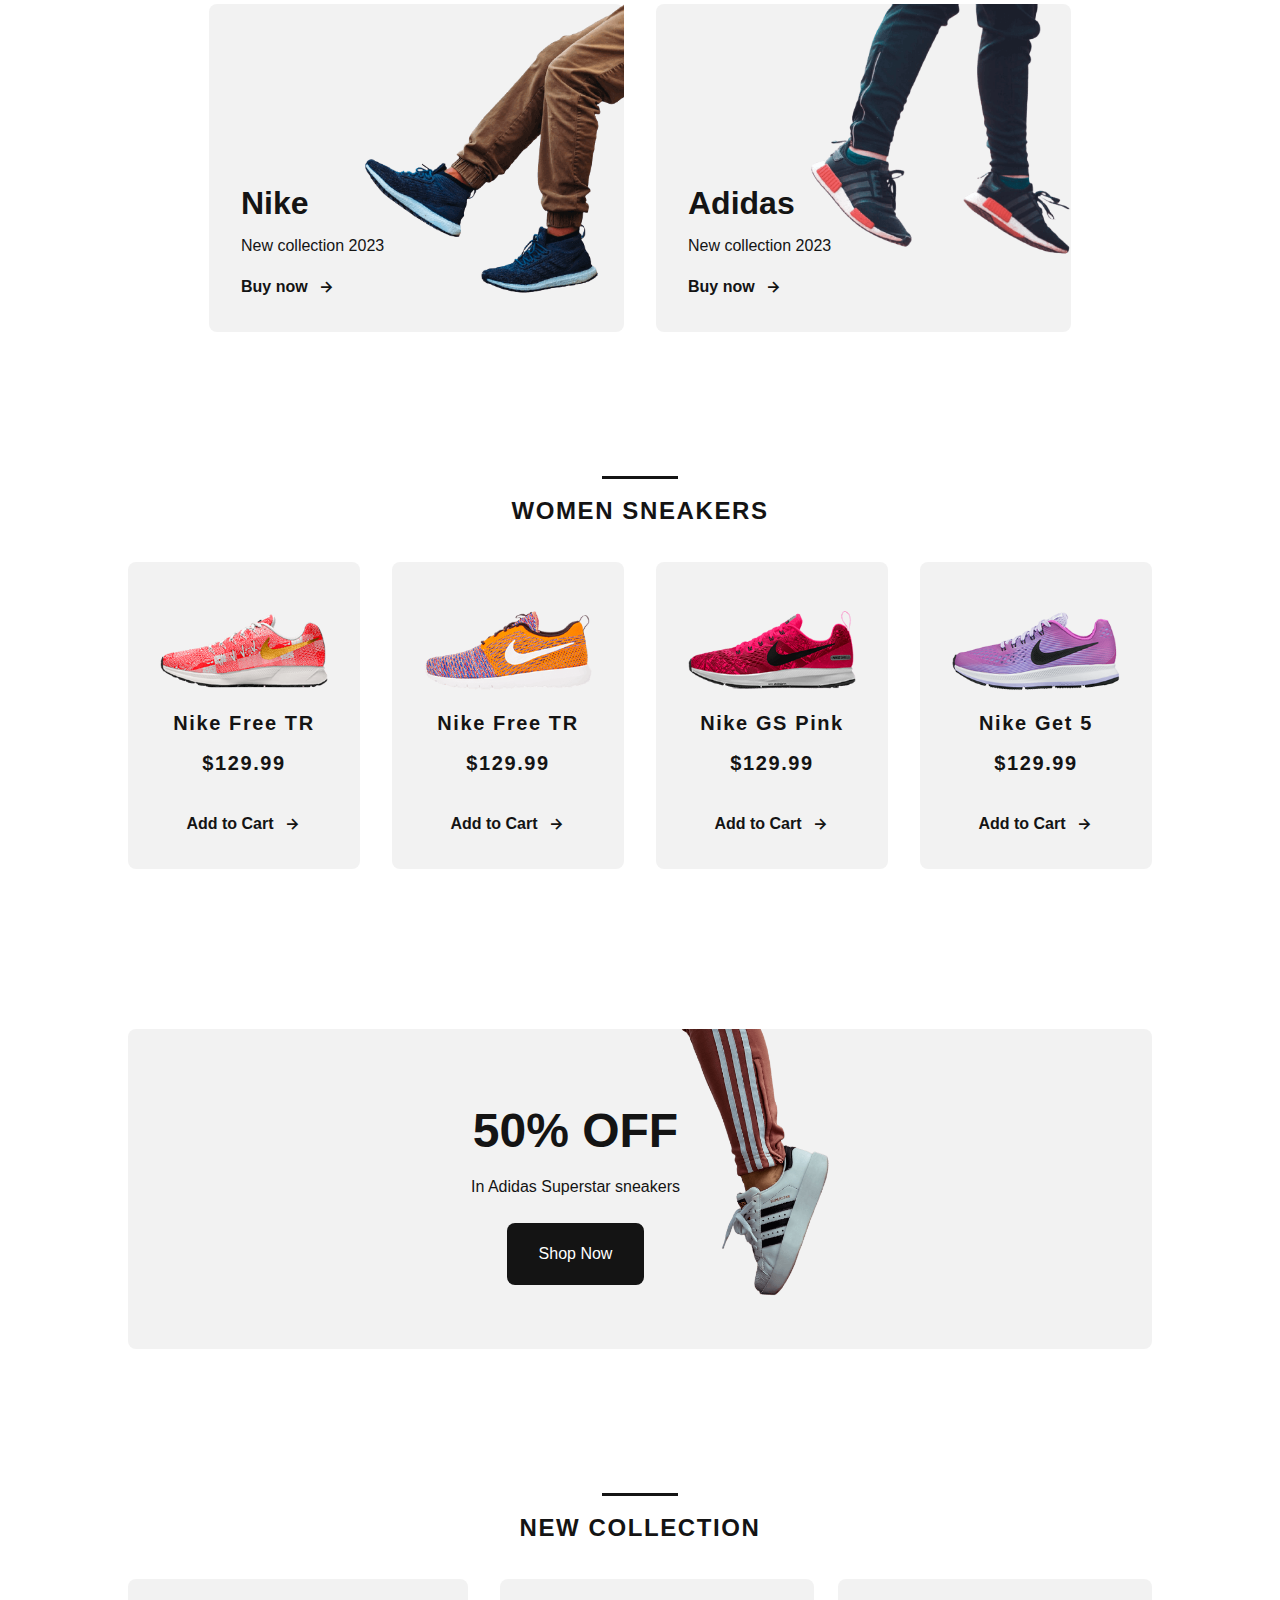
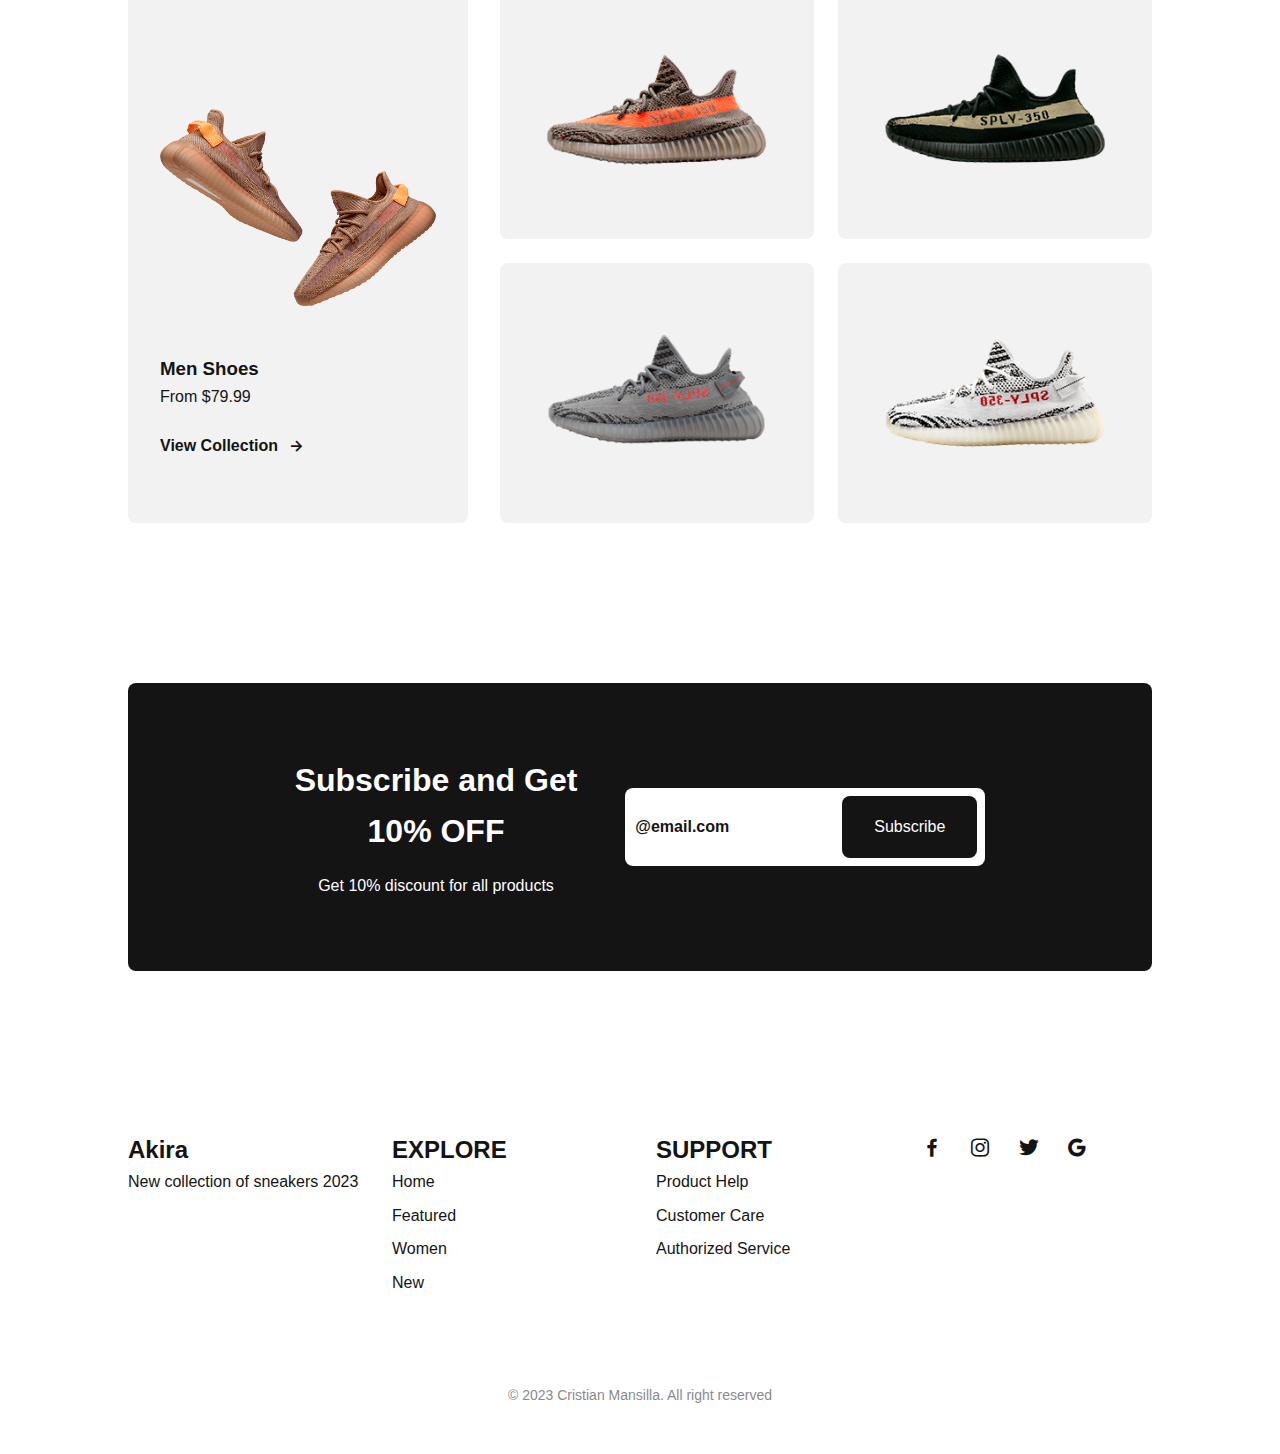
==== commit 6a3cfe6e: ":sparkles: Add: Add render of sneakers with fetch API" ====
--- a/index.html
+++ b/index.html
@@ -3,9 +3,10 @@
     <head>
         <meta charset="UTF-8">
         <meta name="viewport" content="width=device-width, initial-scale=1.0">
+        <link rel="stylesheet" href="./assets/css/style.css">
         <link rel="stylesheet" href="./assets/css/mediaqueries.css">
-        <link rel="stylesheet" href="./assets/css/style.css">
         <link href='https://unpkg.com/boxicons@2.1.4/css/boxicons.min.css' rel='stylesheet'>
+        <link rel="shortcut icon" href="./assets/img/collection2.png" type="image/x-icon"/>
         <title>Akira</title>
     </head>
     <body>
@@ -16,7 +17,7 @@
                     <i class='bx bxs-grid'></i>
                 </div>
 
-                <a href="#" class="nav__logo">Akira</a>
+                <a href="#home" class="nav__logo">Akira</a>
 
                 <div class="nav__menu" id="nav-menu">
                     <ul class="nav__list">
@@ -33,7 +34,7 @@
                             <a href="#new" class="nav__link">New</a>
                         </li>
                         <li class="nav__item">
-                            <a href="#" class="nav__link">Shop</a>
+                            <a href="./pages/shop.html" class="nav__link">Shop</a>
                         </li>
                     </ul>
                 </div>
@@ -42,6 +43,9 @@
                     <i class='bx bx-shopping-bag'></i>
                 </div>
 
+                <div class="nav__login">
+                    <i class='bx bxs-user-circle'></i>
+                </div>
             </nav>
         </header>
         
@@ -59,7 +63,7 @@
                         <span class="home__new">New in</span>
                         <h2 class="home__title">YEEZY BOOST <br> SPLY - 350</h2>
                         <p class="home__description">Explore the new collection of sneakers</p>
-                        <a href="" class="button">Explore now</a>
+                        <a href="#new" class="button">Explore now</a>
                     </div>
                 </div>
             </section>
--- a/assets/css/style.css
+++ b/assets/css/style.css
@@ -40,6 +40,17 @@
   --rotate-img: rotate(-30deg);
 }
 
+@media screen and (min-width: 768px) {
+  :root{
+      /*===== Font and typography =====*/
+      --big-font-size: 1.5rem;
+      --bigger-font-size: 2rem;
+      --biggest-font-size: 3rem;
+      --normal-font-size: 1rem;
+      --smaller-font-size: .875rem;
+  }
+}
+
 /*===== BASE =====*/
 *, ::before, ::after{
   box-sizing: border-box;
@@ -131,6 +142,19 @@
   align-items: center;
 }
 
+@media screen and (max-width: 769px) {
+  .nav__menu{
+      position: fixed;
+      top: var(--header-height);
+      left: -100%;
+      width: 70%;
+      height: 100vh;
+      padding: 2rem;
+      background-color: var(--white-color);
+      transition: .5s;
+  }
+}
+
 .nav__item{
   margin-bottom: var(--mb-4);
 }
@@ -139,7 +163,7 @@
   font-weight: var(--font-semi-bold);
 }
 
-.nav__toggle, .nav__shop{
+.nav__toggle, .nav__shop, .nav__login{
   font-size: 1.3rem;
   cursor: pointer;
 }
@@ -311,6 +335,20 @@
   transform: translateY(-.5rem);
 }
 
+.sneaker__pages{
+  margin-top: var(--mb-6);
+}
+
+.sneaker__pag{
+  padding: .5rem 1rem;
+  border: 1px solid var(--dark-color);
+}
+
+.sneaker__pag:hover{
+  background-color: var(--dark-color);
+  color: var(--white-color);
+}
+
 /*===== COLLECTION =====*/
 .collection__container{
   row-gap: 2rem;
--- a/assets/css/mediaqueries.css
+++ b/assets/css/mediaqueries.css
@@ -1,4 +1,26 @@
-@media screen and (min-width: 768px) {
+@media screen and (min-width: 576px) {
+    .collection__container{
+        grid-template-columns: 415px;
+    }
+
+    .collection__img{
+        width: 260px;
+    }
+
+    .offer__container{
+        grid-template-columns: max-content max-content;
+    }
+
+    .offer__data{
+        text-align: center;
+    }
+
+    .new__men{
+        align-items: center;
+    }
+}
+
+@media screen and (min-width: 769px) {
     :root{
         --header-height: 3rem;
 
@@ -8,26 +30,114 @@
         --dark-color-lighten: #f2f2f2;
         --white-color: #fff;
 
-        /*===== Font and typography =====*/
-        --big-font-size: 1.5rem;
-        --bigger-font-size: 2rem;
-        --biggest-font-size: 3rem;
-        --normal-font-size: 1rem;
-        --smaller-font-size: .875rem;
+        /*===== Margins =====*/
+        --mb-1: .5rem;
+        --mb-2: 1rem;
+        --mb-3: 1.5rem;
+        --mb-4: 2rem;
+        --mb-5: 2.5rem;
+        --mb-6: 3rem;
     }
 
-    
+    body{
+        margin: 0;
+    }
+
+    .section{
+        padding: 7rem 0 3rem;
+    }
+
+    .section-title::after{
+        width: 76px;
+    }
+
+    .nav{
+        height: calc(var(--header-height) + 1.5rem);
+    }
+
+    .nav__menu{
+        margin-left: auto;
+    }
+
+    .nav__list{
+        display: flex;
+    }
+
+    .nav__item{
+        margin-left: var(--mb-6);
+        margin-bottom: 0;
+    }
+
+    .nav__toggle{
+        display: none;
+    }
+
+    .home__container{
+        height: 100vh;
+        grid-template-columns: max-content max-content;
+        justify-content: center;
+        align-items: center;
+    }
+
+    .home__sneaker{
+        order: 1;
+    }
+
+    .home__shape{
+        width: 376px;
+        height: 376px;
+    }
+
+    .home__img{
+        width: 470px;
+        top: 3.5rem;
+        right: 0;
+        left: -3rem;
+    }
+
+    .newsletter__container{
+        grid-template-columns: max-content max-content;
+        justify-content: center;
+        align-items: center;
+        padding: 4.5rem 2rem;
+        column-gap: 3rem;
+    }
+
+    .newsletter__description{
+        margin-bottom: 0;
+    }
+
+    .newsletter__subscribe{
+        width: 360px;
+        height: max-content;
+    }
 }
 
-@media screen and (max-width: 768px) {
-    .nav__menu{
-        position: fixed;
-        top: var(--header-height);
-        left: -100%;
-        width: 70%;
-        height: 100vh;
-        padding: 2rem;
-        background-color: var(--white-color);
-        transition: .5s;
+@media screen and (min-width: 1024px) {
+    .bd-grid{
+        margin-left: auto;
+        margin-right: auto;
+    }
+
+    .home__container{
+        column-gap: 8rem;
+    }
+
+    .collection__container{
+        grid-template-columns: repeat(2, 415px);
+    }
+
+    .new__container{
+        grid-template-columns: max-content 1fr;
+    }
+
+    .new__men{
+        align-items: initial;
+        justify-content: flex-end;
+        padding: 4rem 2rem;
+    }
+
+    .new__men-img{
+        margin-bottom: var(--mb-6);
     }
 }